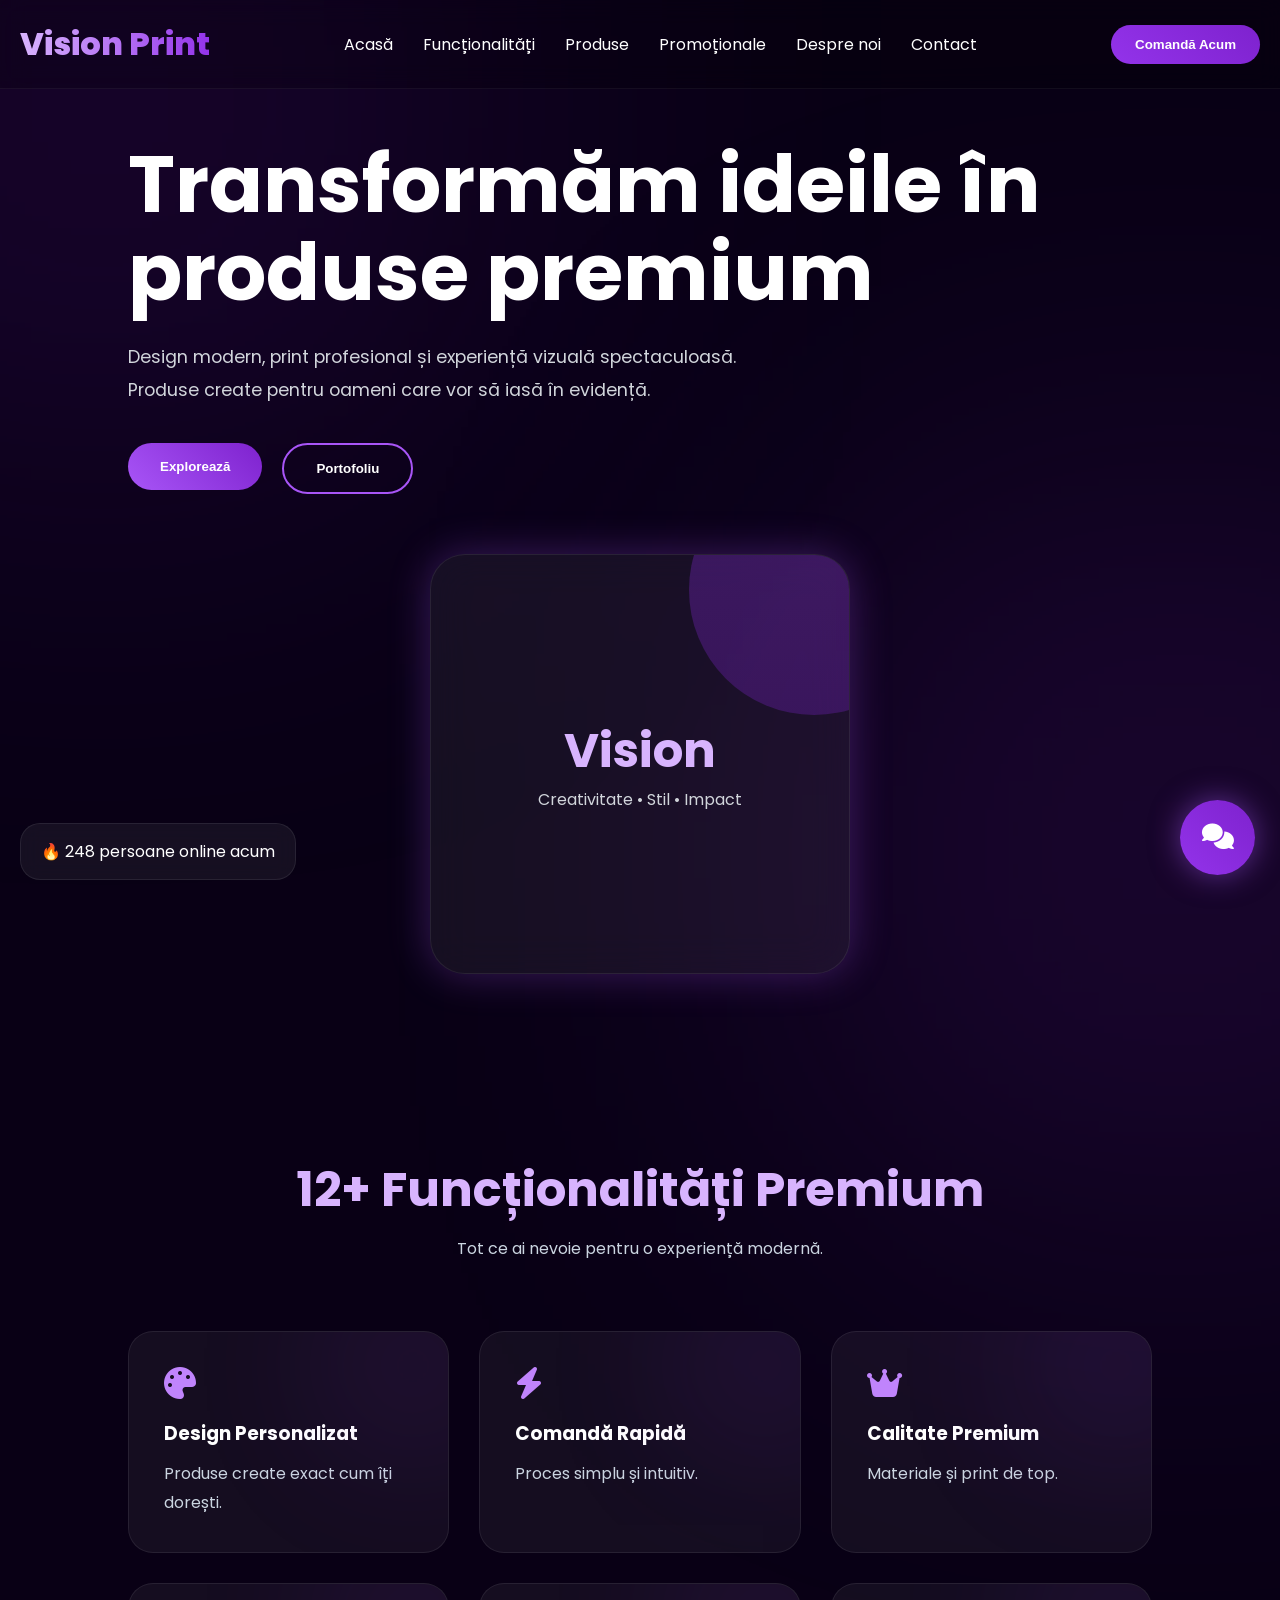
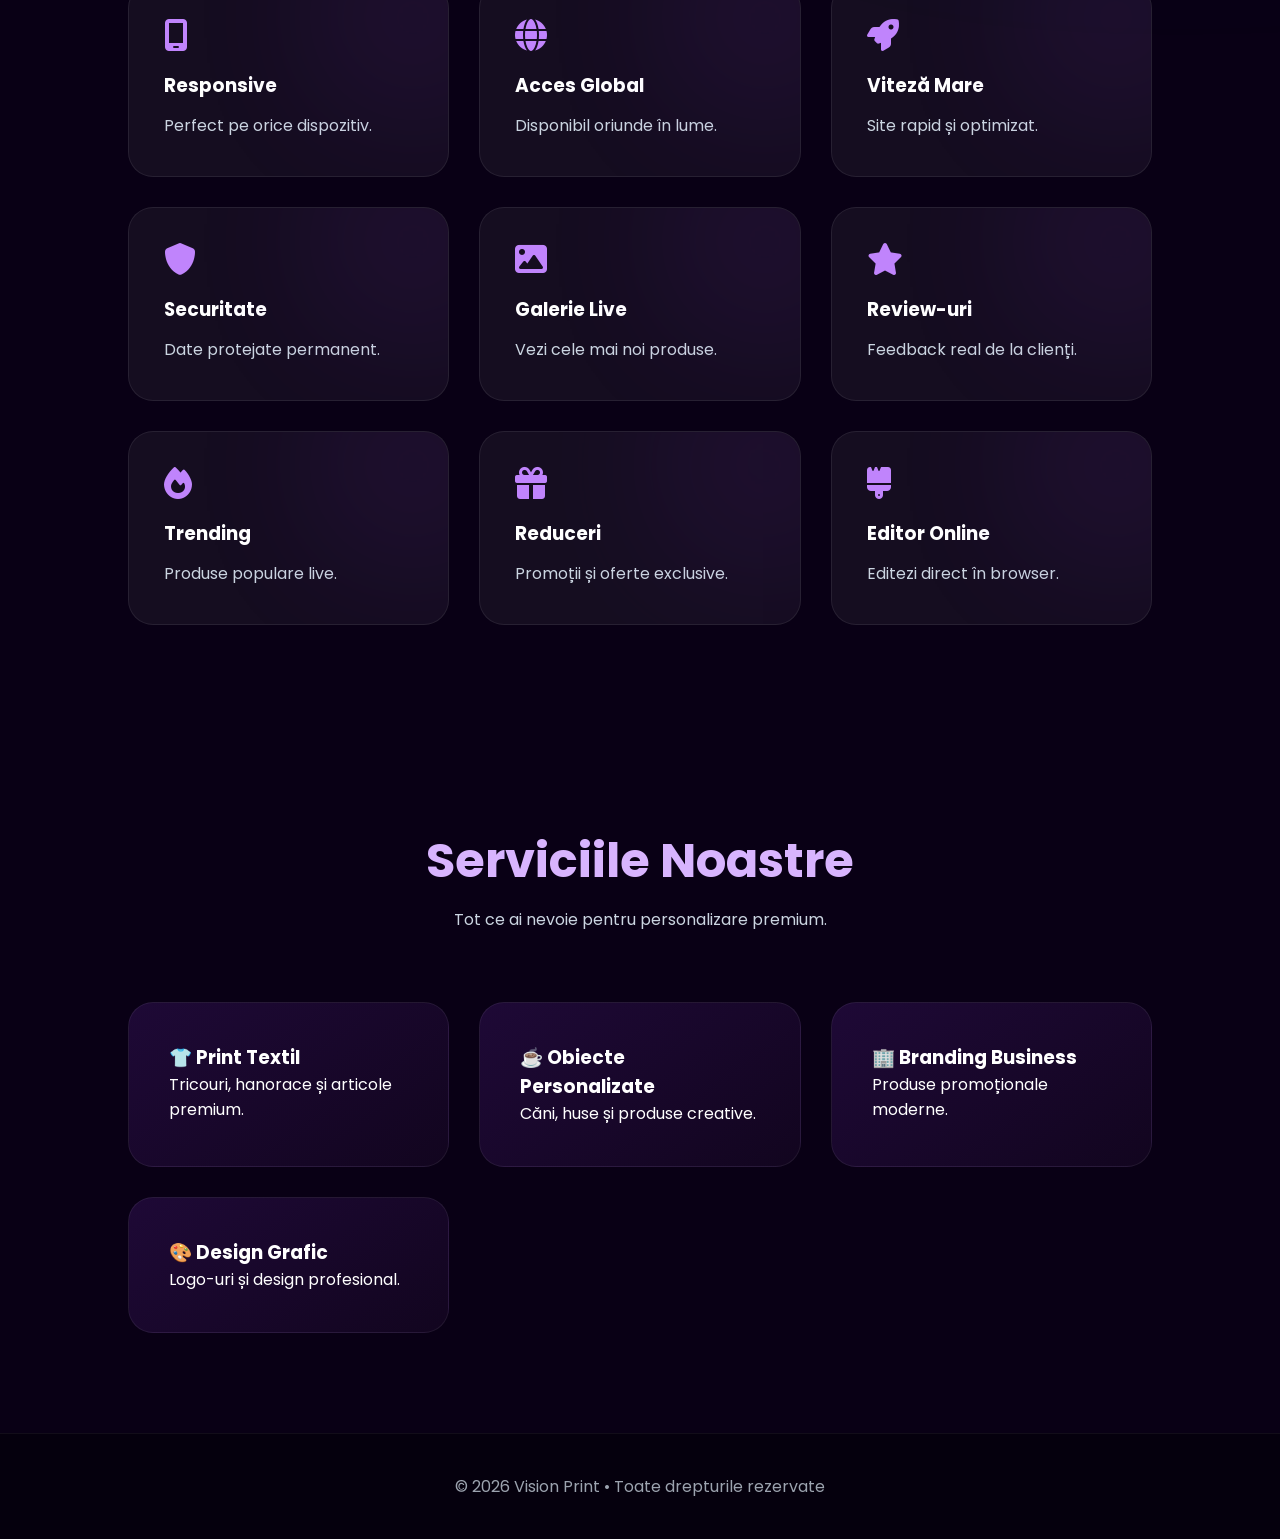
==== index.html @ d5c32a87 "Add files via upload" ====
<!DOCTYPE html>
<html lang="ro">
<head>
<meta charset="UTF-8">
<meta name="viewport" content="width=device-width, initial-scale=1.0">

<title>Vision Print</title>

<link href="https://fonts.googleapis.com/css2?family=Poppins:wght@300;400;500;600;700;800&display=swap" rel="stylesheet">

<link rel="stylesheet" href="https://cdnjs.cloudflare.com/ajax/libs/font-awesome/6.5.1/css/all.min.css">

<style>

*{
    margin:0;
    padding:0;
    box-sizing:border-box;
    scroll-behavior:smooth;
}

body{
    font-family:'Poppins',sans-serif;
    background:#090015;
    color:white;
    overflow-x:hidden;
}

/* BACKGROUND */

body::before{
    content:'';
    position:fixed;
    width:600px;
    height:600px;
    background:#7e22ce;
    filter:blur(220px);
    top:-200px;
    left:-200px;
    opacity:.2;
    z-index:-1;
}

body::after{
    content:'';
    position:fixed;
    width:600px;
    height:600px;
    background:#9333ea;
    filter:blur(220px);
    bottom:-250px;
    right:-200px;
    opacity:.2;
    z-index:-1;
}

/* SCROLLBAR */

::-webkit-scrollbar{
    width:10px;
}

::-webkit-scrollbar-thumb{
    background:linear-gradient(#9333ea,#7e22ce);
    border-radius:20px;
}

/* NAVBAR */

header{
    position:fixed;
    top:0;
    width:100%;
    z-index:1000;
    background:rgba(0,0,0,.2);
    backdrop-filter:blur(12px);
    border-bottom:1px solid rgba(255,255,255,.05);
}

.navbar{
    max-width:1400px;
    margin:auto;
    padding:20px;
    display:flex;
    justify-content:space-between;
    align-items:center;
}

.logo{
    font-size:2rem;
    font-weight:800;
    background:linear-gradient(to right,#d8b4fe,#9333ea);
    -webkit-background-clip:text;
    -webkit-text-fill-color:transparent;
    background-clip: text;
}

.nav-links{
    display:flex;
    list-style:none;
    gap:30px;
}

.nav-links a{
    color:white;
    text-decoration:none;
    position:relative;
    transition:.3s;
}

.nav-links a::after{
    content:'';
    position:absolute;
    width:0%;
    height:2px;
    background:#c084fc;
    left:0;
    bottom:-6px;
    transition:.3s;
}

.nav-links a:hover::after{
    width:100%;
}

.nav-btn{
    padding:12px 24px;
    border:none;
    border-radius:40px;
    background:linear-gradient(45deg,#9333ea,#7e22ce);
    color:white;
    cursor:pointer;
    transition:.4s;
    font-weight:600;
}

.nav-btn:hover{
    transform:translateY(-4px);
}

/* HERO */

.hero{
    min-height:100vh;
    display:flex;
    align-items:center;
    justify-content:space-between;
    gap:60px;
    padding:140px 10% 80px;
    flex-wrap:wrap;
}

.hero-left{
    flex:1;
}

.hero-left h1{
    font-size:5rem;
    line-height:1.1;
    margin-bottom:25px;
}

.hero-left p{
    color:#d1d5db;
    font-size:1.1rem;
    line-height:1.9;
    margin-bottom:35px;
    max-width:650px;
}

.hero-buttons{
    display:flex;
    gap:20px;
    flex-wrap:wrap;
}

.primary-btn,
.secondary-btn{
    padding:16px 32px;
    border:none;
    border-radius:40px;
    cursor:pointer;
    font-weight:600;
    transition:.4s;
}

.primary-btn{
    background:linear-gradient(45deg,#a855f7,#7e22ce);
    color:white;
}

.secondary-btn{
    background:transparent;
    border:2px solid #a855f7;
    color:white;
}

.primary-btn:hover,
.secondary-btn:hover{
    transform:translateY(-5px);
}

/* HERO CARD */

.hero-right{
    flex:1;
    display:flex;
    justify-content:center;
}

.glass-card{
    width:420px;
    height:420px;
    background:rgba(255,255,255,.06);
    border-radius:35px;
    border:1px solid rgba(255,255,255,.08);
    backdrop-filter:blur(20px);
    display:flex;
    justify-content:center;
    align-items:center;
    flex-direction:column;
    position:relative;
    overflow:hidden;
    animation:float 4s ease-in-out infinite;
    box-shadow:0 0 40px rgba(168,85,247,.3);
}

.glass-card::before{
    content:'';
    position:absolute;
    width:250px;
    height:250px;
    background:linear-gradient(#9333ea,#7e22ce);
    border-radius:50%;
    top:-90px;
    right:-90px;
    opacity:.3;
}

.glass-card h2{
    font-size:3rem;
    color:#d8b4fe;
    z-index:2;
}

.glass-card p{
    z-index:2;
    color:#d1d5db;
}

@keyframes float{
    0%{transform:translateY(0);}
    50%{transform:translateY(-15px);}
    100%{transform:translateY(0);}
}

/* SECTION */

section{
    padding:100px 10%;
}

.section-title{
    text-align:center;
    margin-bottom:70px;
}

.section-title h2{
    font-size:3rem;
    color:#d8b4fe;
    margin-bottom:10px;
}

.section-title p{
    color:#cbd5e1;
}

/* FEATURES */

.feature-grid{
    display:grid;
    grid-template-columns:repeat(auto-fit,minmax(250px,1fr));
    gap:30px;
}

.feature-card{
    background:rgba(255,255,255,.05);
    padding:35px;
    border-radius:25px;
    border:1px solid rgba(255,255,255,.08);
    transition:.4s;
    position:relative;
    overflow:hidden;
}

.feature-card::before{
    content:'';
    position:absolute;
    width:150px;
    height:150px;
    background:linear-gradient(#9333ea,#7e22ce);
    filter:blur(80px);
    top:-40px;
    right:-40px;
    opacity:.15;
}

.feature-card:hover{
    transform:translateY(-10px);
    box-shadow:0 0 25px rgba(168,85,247,.4);
}

.feature-card i{
    font-size:2rem;
    color:#c084fc;
    margin-bottom:20px;
}

.feature-card h3{
    margin-bottom:12px;
}

.feature-card p{
    color:#cbd5e1;
    line-height:1.8;
}

/* SERVICES */

.services-container{
    display:grid;
    grid-template-columns:repeat(auto-fit,minmax(260px,1fr));
    gap:30px;
}

.service-box{
    background:linear-gradient(145deg,#1e0936,#12051f);
    padding:40px;
    border-radius:25px;
    transition:.4s;
    border:1px solid rgba(255,255,255,.07);
}

.service-box:hover{
    transform:scale(1.05);
}


/* TESTIMONIALS */

.testimonials{
    display:grid;
    grid-template-columns:repeat(auto-fit,minmax(300px,1fr));
    gap:30px;
}

.testimonial{
    background:rgba(255,255,255,.05);
    border-radius:25px;
    padding:30px;
    border:1px solid rgba(255,255,255,.08);
}

.testimonial img{
    width:70px;
    height:70px;
    border-radius:50%;
    margin-bottom:15px;
}

/* CONTACT */

.contact-form{
    max-width:700px;
    margin:auto;
    display:flex;
    flex-direction:column;
    gap:20px;
}

.contact-form input,
.contact-form textarea{
    padding:18px;
    border:none;
    border-radius:18px;
    background:#140021;
    color:white;
    border:1px solid rgba(255,255,255,.08);
}

.contact-form textarea{
    height:180px;
}

.contact-form button{
    padding:18px;
    border:none;
    border-radius:18px;
    background:linear-gradient(45deg,#9333ea,#7e22ce);
    color:white;
    cursor:pointer;
    font-weight:600;
}

/* FOOTER */

footer{
    padding:40px;
    text-align:center;
    background:#05000d;
    color:#9ca3af;
    border-top:1px solid rgba(255,255,255,.05);
}

/* CHAT */

.chat-btn{
    position:fixed;
    bottom:25px;
    right:25px;
    width:75px;
    height:75px;
    border:none;
    border-radius:50%;
    background:linear-gradient(45deg,#9333ea,#7e22ce);
    color:white;
    font-size:1.6rem;
    cursor:pointer;
    z-index:999;
    box-shadow:0 0 30px rgba(168,85,247,.5);
    animation:pulse 2s infinite;
}

@keyframes pulse{
    0%{transform:scale(1);}
    50%{transform:scale(1.08);}
    100%{transform:scale(1);}
}

.chat-window{
    position:fixed;
    bottom:120px;
    right:25px;
    width:350px;
    background:#140021;
    border-radius:25px;
    overflow:hidden;
    border:1px solid rgba(255,255,255,.08);
    display:none;
    z-index:999;
    animation:show .3s ease;
}

@keyframes show{
    from{
        transform:translateY(20px);
        opacity:0;
    }
    to{
        transform:translateY(0);
        opacity:1;
    }
}

.chat-header{
    background:linear-gradient(45deg,#9333ea,#7e22ce);
    padding:20px;
    font-weight:600;
}

.chat-body{
    padding:20px;
    max-height:300px;
    overflow-y:auto;
}

.message{
    background:rgba(255,255,255,.06);
    padding:12px 15px;
    border-radius:15px;
    margin-bottom:12px;
    line-height:1.6;
}

.chat-input{
    display:flex;
    border-top:1px solid rgba(255,255,255,.05);
}

.chat-input input{
    flex:1;
    padding:15px;
    border:none;
    background:#1b002c;
    color:white;
}

.chat-input button{
    width:70px;
    border:none;
    background:#9333ea;
    color:white;
    cursor:pointer;
}

/* LIVE BADGE */

.live-badge{
    position:fixed;
    left:20px;
    bottom:20px;
    background:rgba(255,255,255,.06);
    padding:15px 20px;
    border-radius:20px;
    border:1px solid rgba(255,255,255,.08);
    backdrop-filter:blur(10px);
    z-index:999;
}

/* RESPONSIVE */

@media(max-width:900px){

    .hero{
        flex-direction:column;
        text-align:center;
    }

    .hero-left h1{
        font-size:3.2rem;
    }

    .hero-buttons{
        justify-content:center;
    }

    .nav-links{
        display:none;
    }

    .glass-card{
        width:320px;
        height:320px;
    }

}

</style>
</head>

<body>

<!-- LIVE BADGE -->

<div class="live-badge">
🔥 248 persoane online acum
</div>

<!-- NAVBAR -->

<header>

<nav class="navbar">

<div class="logo">
Vision Print
</div>

<ul class="nav-links">
<li><a href="#home">Acasă</a></li>
<li><a href="#features">Funcționalități</a></li>
<li><a href="produse.html">Produse</a></li>
<li><a href="promotionale.html">Promoționale</a></li>
<li><a href="desprenoi.html">Despre noi</a></li>
<li><a href="contact.html">Contact</a></li>
</ul>

<button class="nav-btn">
Comandă Acum
</button>

</nav>

</header>

<!-- HERO -->

<section class="hero" id="home">

<div class="hero-left">

<h1>
Transformăm ideile în produse premium
</h1>

<p>
Design modern, print profesional și experiență vizuală spectaculoasă.
Produse create pentru oameni care vor să iasă în evidență.
</p>

<div class="hero-buttons">

<a href="explore.html">
  <button class="primary-btn">
    Explorează
  </button>
</a>

<a href="portofolio.html">
<button class="secondary-btn">
Portofoliu
</button>
</a>

</div>

</div>

<div class="hero-right">

<div class="glass-card">

<h2>Vision</h2>

<p>Creativitate • Stil • Impact</p>

</div>

</div>

</section>

<!-- FEATURES -->

<section id="features">

<div class="section-title">

<h2>12+ Funcționalități Premium</h2>

<p>
Tot ce ai nevoie pentru o experiență modernă.
</p>

</div>

<div class="feature-grid">

<div class="feature-card">
<i class="fas fa-palette"></i>
<h3>Design Personalizat</h3>
<p>Produse create exact cum îți dorești.</p>
</div>

<div class="feature-card">
<i class="fas fa-bolt"></i>
<h3>Comandă Rapidă</h3>
<p>Proces simplu și intuitiv.</p>
</div>

<div class="feature-card">
<i class="fas fa-crown"></i>
<h3>Calitate Premium</h3>
<p>Materiale și print de top.</p>
</div>

<div class="feature-card">
<i class="fas fa-mobile-screen"></i>
<h3>Responsive</h3>
<p>Perfect pe orice dispozitiv.</p>
</div>

<div class="feature-card">
<i class="fas fa-globe"></i>
<h3>Acces Global</h3>
<p>Disponibil oriunde în lume.</p>
</div>

<div class="feature-card">
<i class="fas fa-rocket"></i>
<h3>Viteză Mare</h3>
<p>Site rapid și optimizat.</p>
</div>

<div class="feature-card">
<i class="fas fa-shield"></i>
<h3>Securitate</h3>
<p>Date protejate permanent.</p>
</div>

<div class="feature-card">
<i class="fas fa-image"></i>
<h3>Galerie Live</h3>
<p>Vezi cele mai noi produse.</p>
</div>

<div class="feature-card">
<i class="fas fa-star"></i>
<h3>Review-uri</h3>
<p>Feedback real de la clienți.</p>
</div>

<div class="feature-card">
<i class="fas fa-fire"></i>
<h3>Trending</h3>
<p>Produse populare live.</p>
</div>

<div class="feature-card">
<i class="fas fa-gift"></i>
<h3>Reduceri</h3>
<p>Promoții și oferte exclusive.</p>
</div>

<div class="feature-card">
<i class="fas fa-brush"></i>
<h3>Editor Online</h3>
<p>Editezi direct în browser.</p>
</div>


</div>

</section>

<!-- SERVICES -->

<section id="services">

<div class="section-title">

<h2>Serviciile Noastre</h2>

<p>
Tot ce ai nevoie pentru personalizare premium.
</p>

</div>

<div class="services-container">

<div class="service-box">
<h3>👕 Print Textil</h3>
<p>Tricouri, hanorace și articole premium.</p>
</div>

<div class="service-box">
<h3>☕ Obiecte Personalizate</h3>
<p>Căni, huse și produse creative.</p>
</div>

<div class="service-box">
<h3>🏢 Branding Business</h3>
<p>Produse promoționale moderne.</p>
</div>

<div class="service-box">
<h3>🎨 Design Grafic</h3>
<p>Logo-uri și design profesional.</p>
</div>

</div>

</section>



<!-- FOOTER -->

<footer>

<p>
© 2026 Vision Print • Toate drepturile rezervate
</p>

</footer>

<!-- CHAT -->

<button class="chat-btn" onclick="toggleChat()">
<i class="fas fa-comments"></i>
</button>

<div class="chat-window" id="chatWindow">

<div class="chat-header">
Vision Assistant ✨
</div>

<div class="chat-body" id="chatBody">

<div class="message">
Salut 👋 Cu ce te pot ajuta astăzi?
</div>

</div>

<div class="chat-input">

<input type="text" id="userInput" placeholder="Scrie un mesaj...">

<button onclick="sendMessage()">
<i class="fas fa-paper-plane"></i>
</button>

</div>

</div>

<script>

function toggleChat(){

    const chat = document.getElementById("chatWindow");

    if(chat.style.display === "block"){
        chat.style.display = "none";
    }

    else{
        chat.style.display = "block";
    }

}

function sendMessage(){

    const input = document.getElementById("userInput");
    const body = document.getElementById("chatBody");

    if(input.value.trim() === "") return;

    const userMessage = document.createElement("div");
    userMessage.classList.add("message");
    userMessage.innerHTML = "🧑 " + input.value;

    body.appendChild(userMessage);

    const text = input.value.toLowerCase();

    let response = "✨ Mulțumim pentru mesaj!";

    if(text.includes("pret")){
        response = "💸 Prețurile diferă în funcție de produs și design.";
    }

    else if(text.includes("livrare")){
        response = "🚚 Livrarea durează între 24 și 72 de ore.";
    }

    else if(text.includes("program")){
        response = "🕒 Suntem disponibili 24/7 online.";
    }

    else if(text.includes("design")){
        response = "🎨 Echipa noastră creează design-uri moderne și premium.";
    }

    setTimeout(()=>{

        const botMessage = document.createElement("div");
        botMessage.classList.add("message");
        botMessage.innerHTML = response;

        body.appendChild(botMessage);

        body.scrollTop = body.scrollHeight;

    },700);

    input.value = "";

}

</script>

</body>
</html>
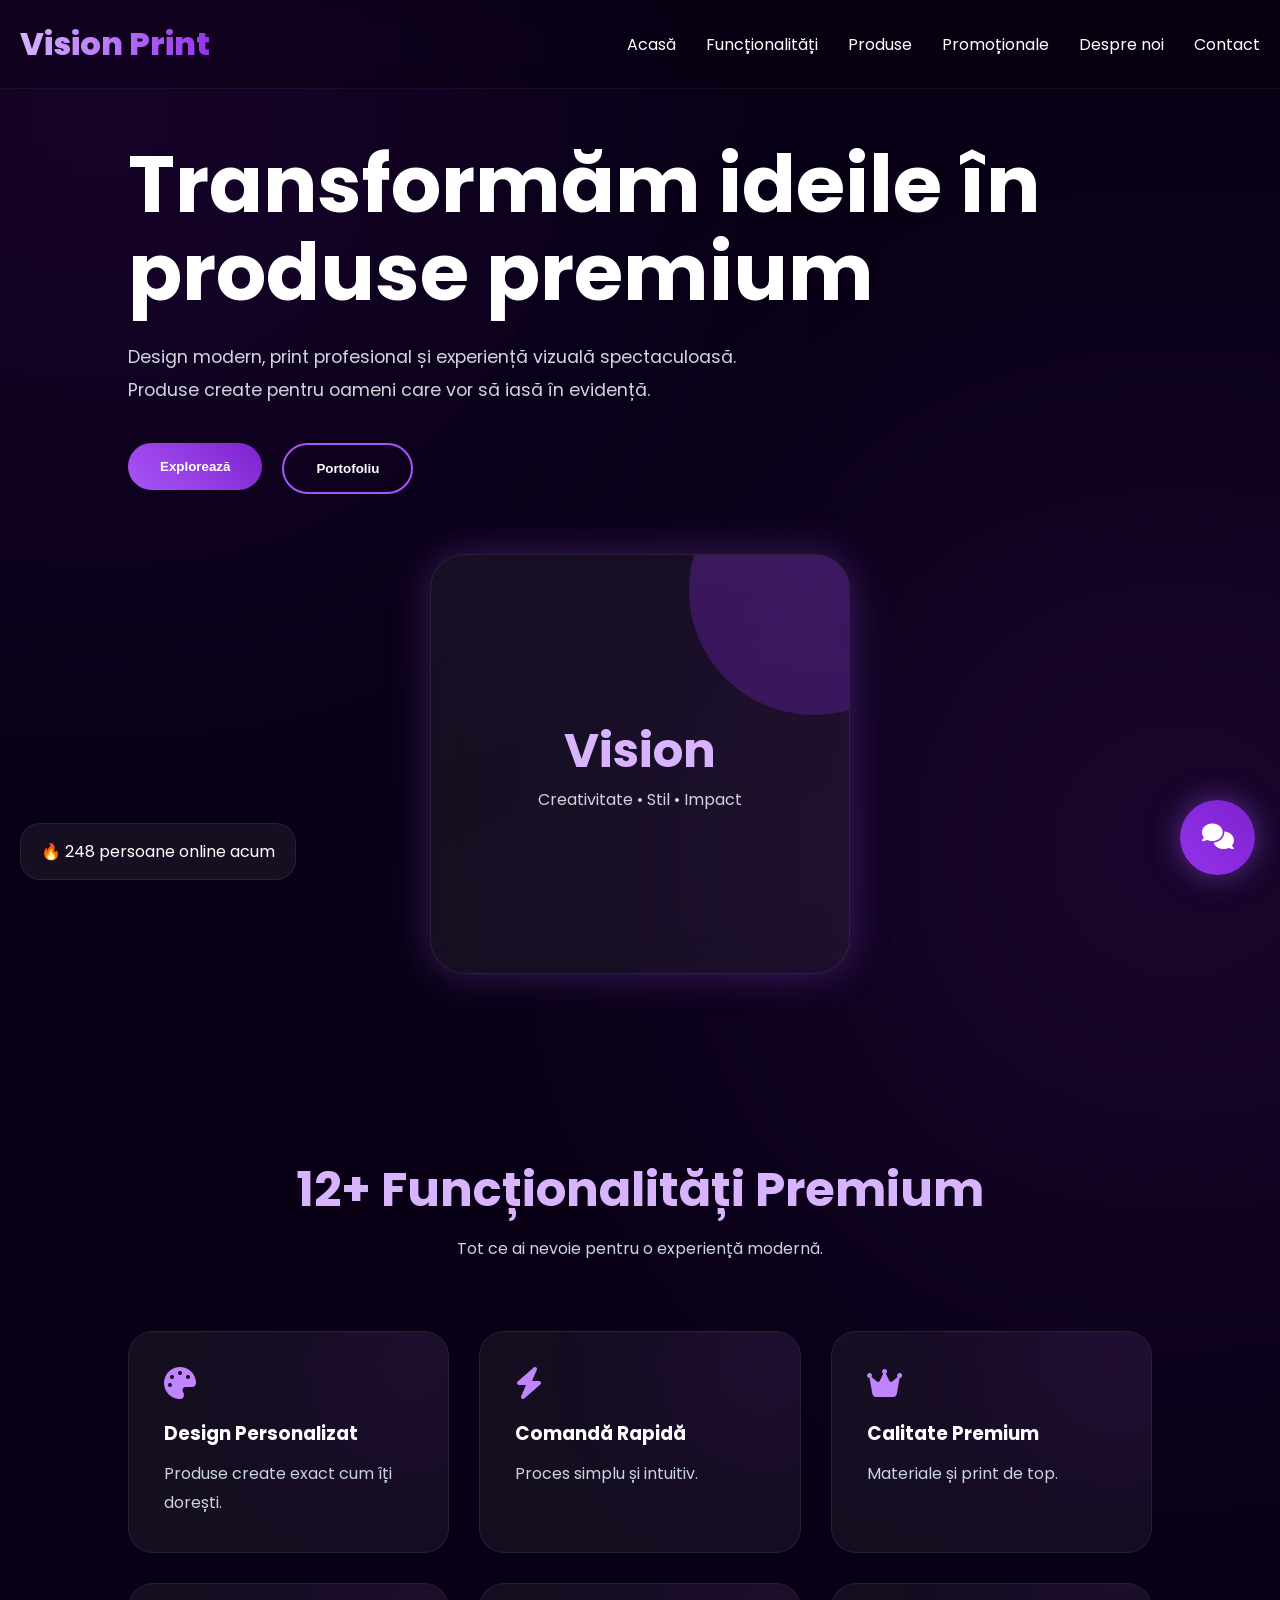
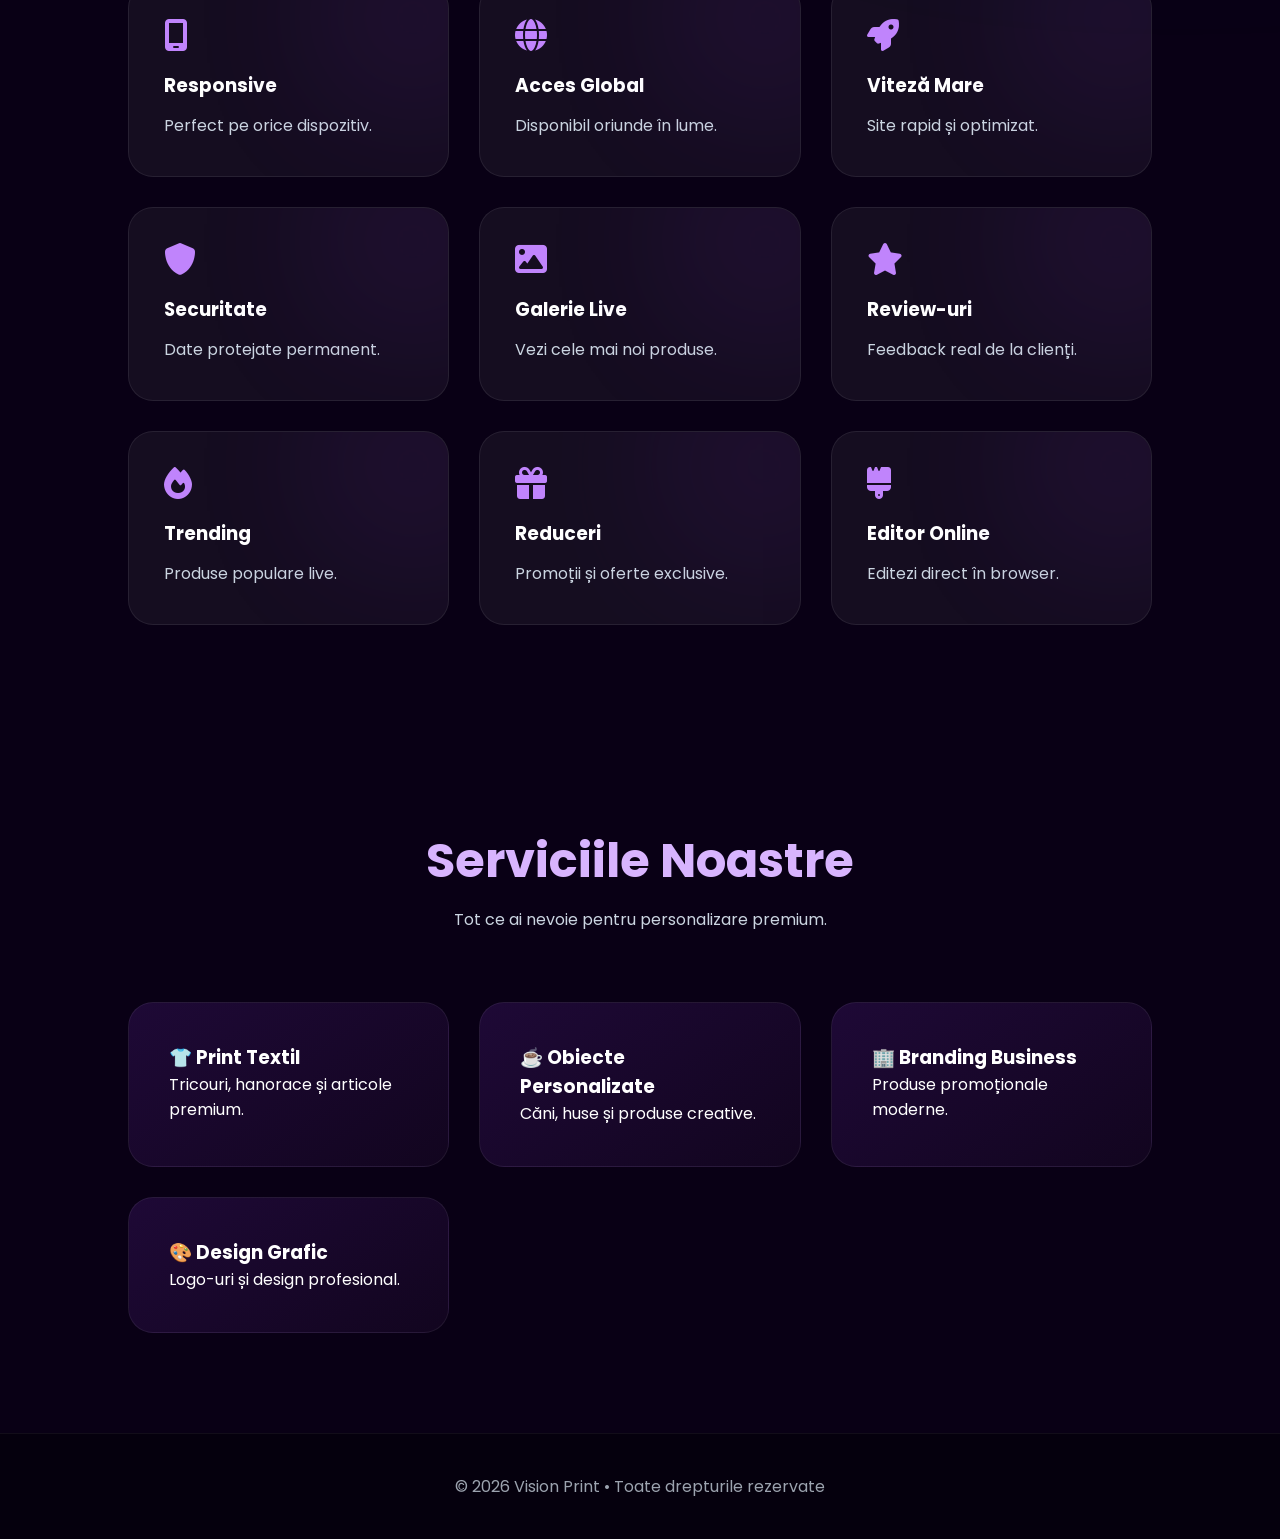
==== commit 12a395e2: "Update index.html" ====
--- a/index.html
+++ b/index.html
@@ -575,9 +575,7 @@
 <li><a href="contact.html">Contact</a></li>
 </ul>
 
-<button class="nav-btn">
-Comandă Acum
-</button>
+
 
 </nav>
 
@@ -875,4 +873,4 @@
 </script>
 
 </body>
-</html>+</html>
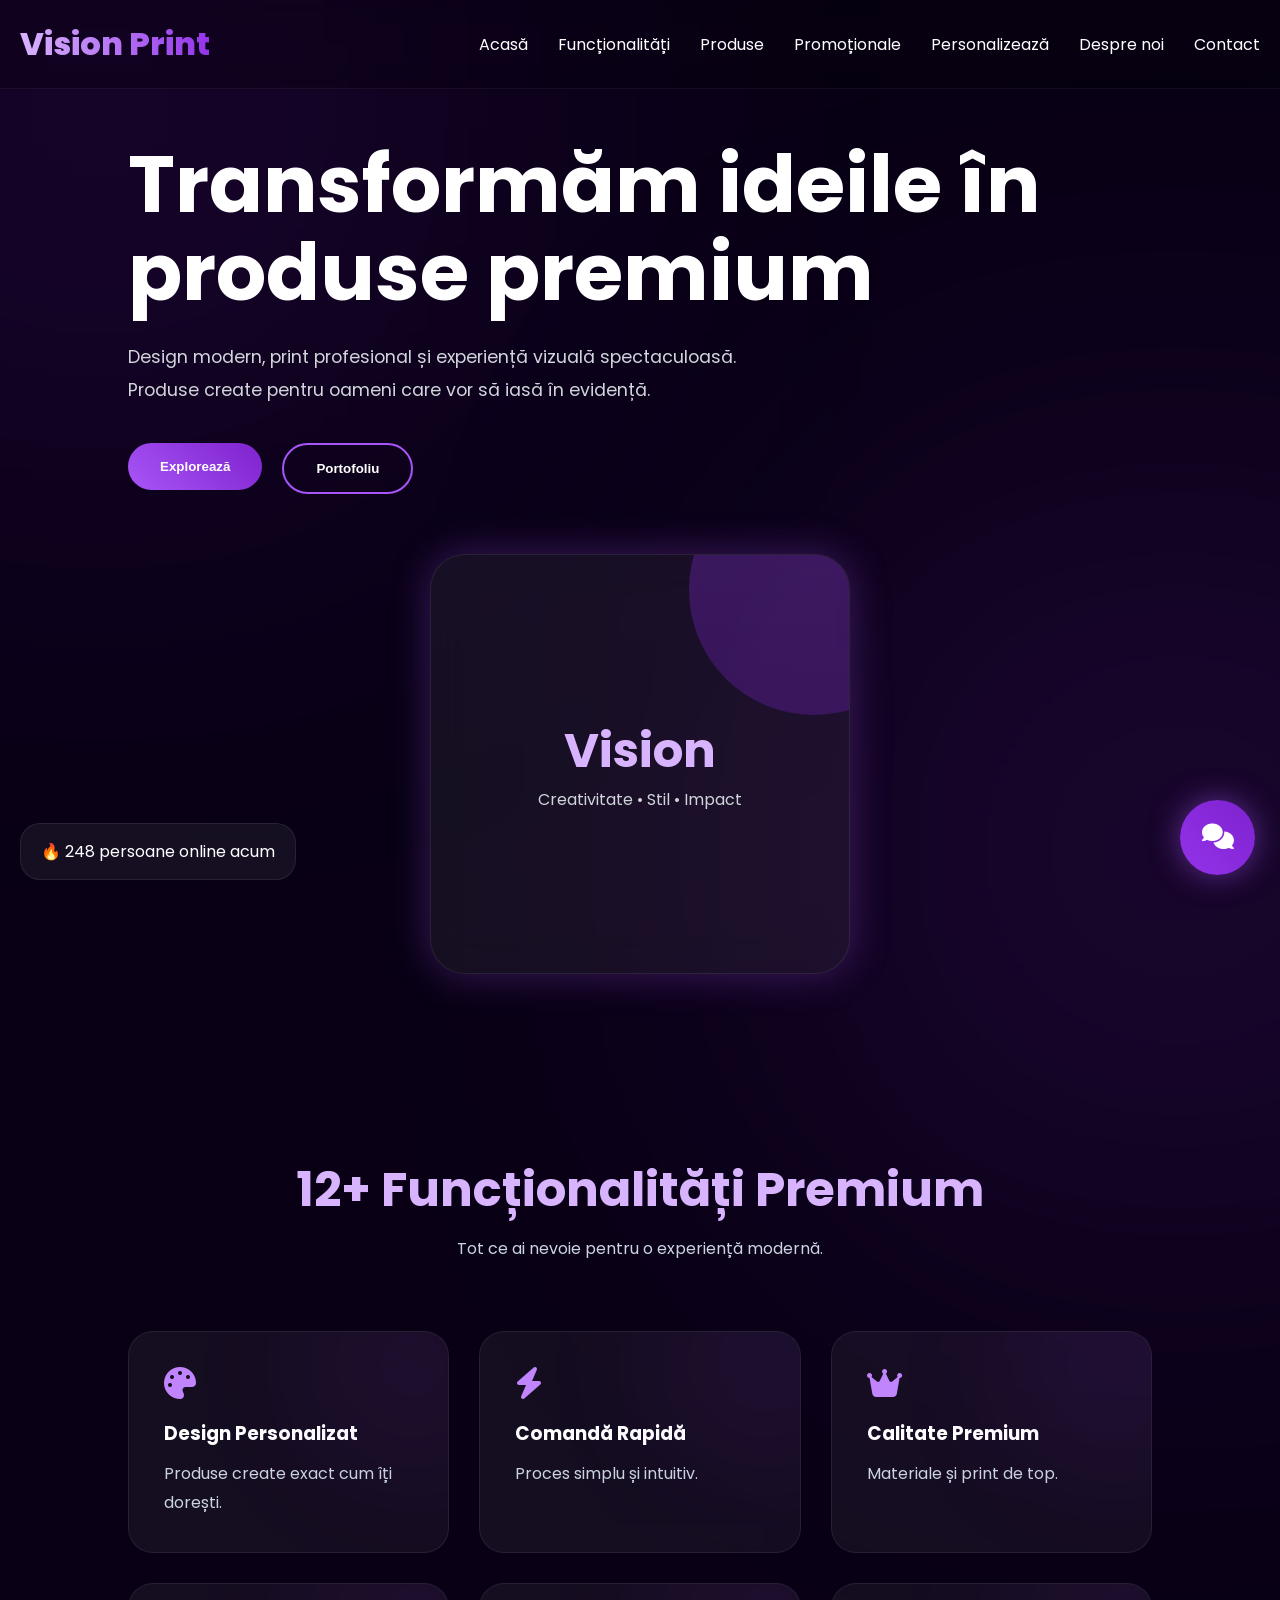
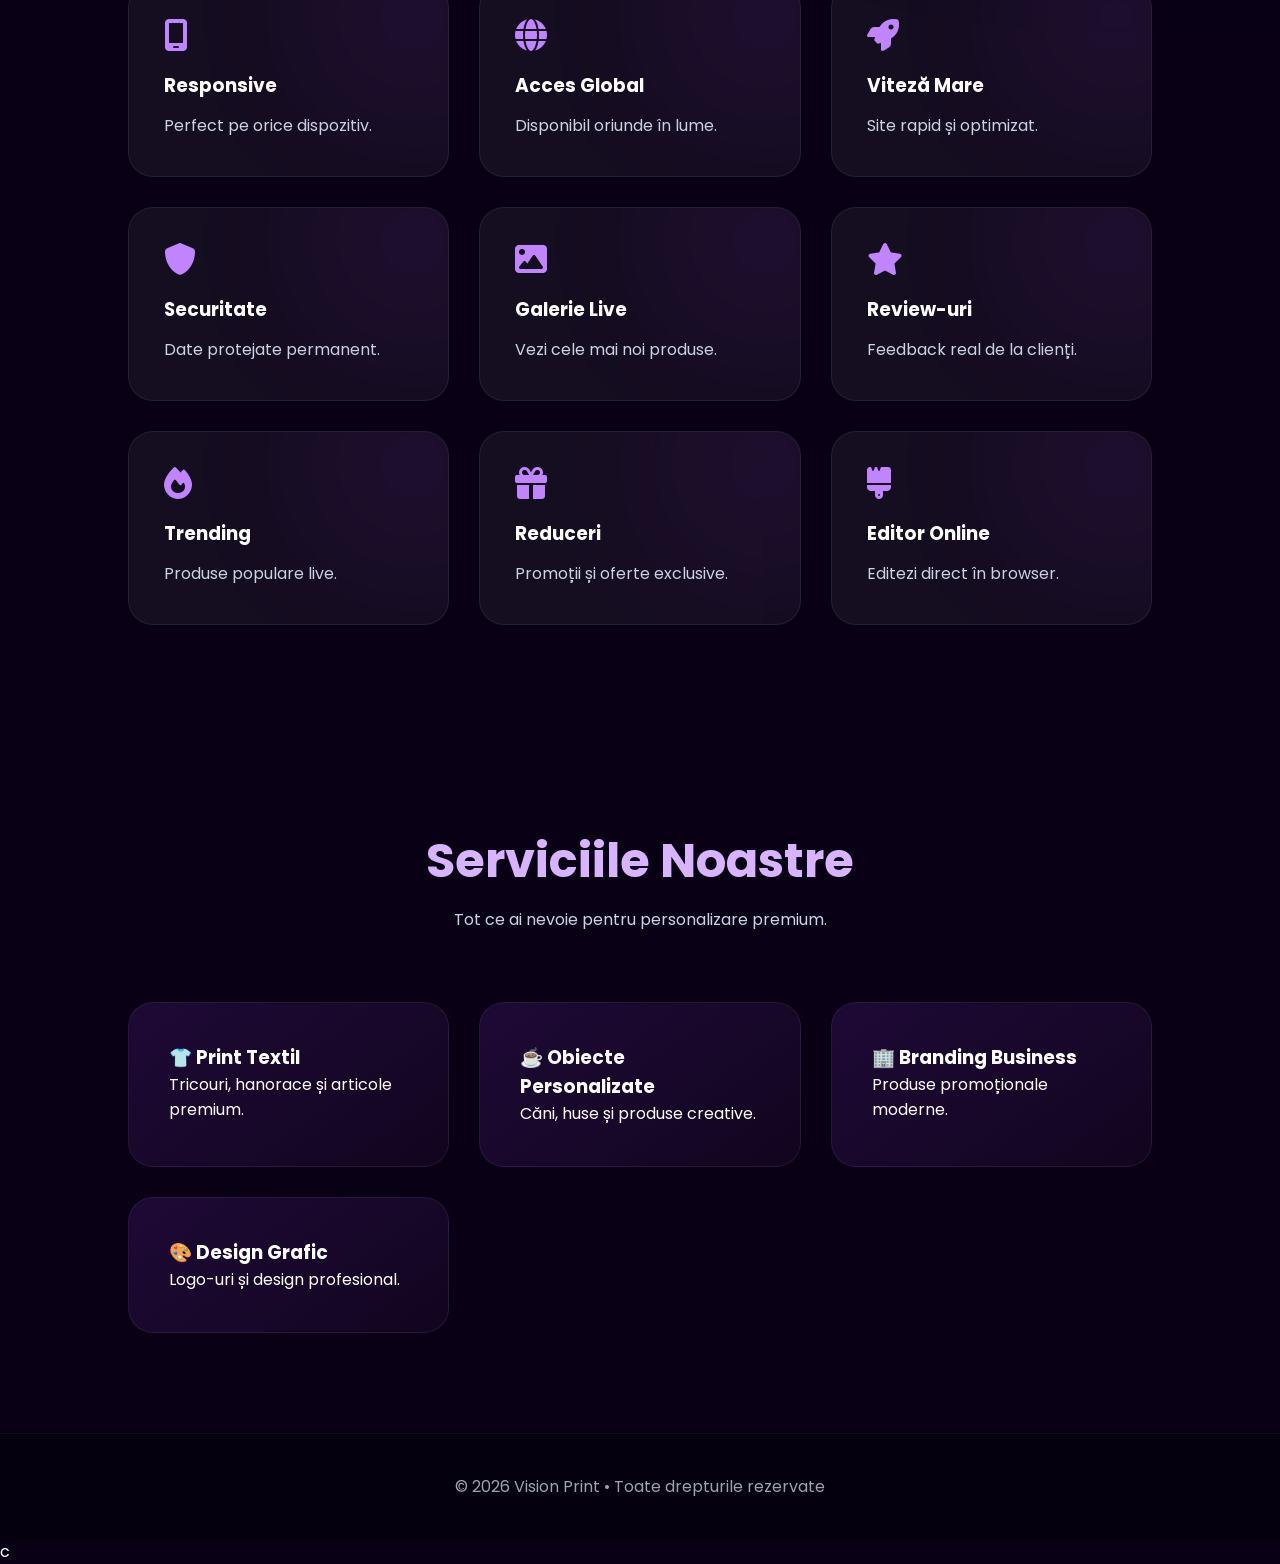
==== commit f7e08658: "Update index.html" ====
--- a/index.html
+++ b/index.html
@@ -571,6 +571,7 @@
 <li><a href="#features">Funcționalități</a></li>
 <li><a href="produse.html">Produse</a></li>
 <li><a href="promotionale.html">Promoționale</a></li>
+<li><a href="custom.html">Personalizează</a></li>
 <li><a href="desprenoi.html">Despre noi</a></li>
 <li><a href="contact.html">Contact</a></li>
 </ul>
@@ -804,73 +805,7 @@
 </div>
 
 </div>
-
-<script>
-
-function toggleChat(){
-
-    const chat = document.getElementById("chatWindow");
-
-    if(chat.style.display === "block"){
-        chat.style.display = "none";
-    }
-
-    else{
-        chat.style.display = "block";
-    }
-
-}
-
-function sendMessage(){
-
-    const input = document.getElementById("userInput");
-    const body = document.getElementById("chatBody");
-
-    if(input.value.trim() === "") return;
-
-    const userMessage = document.createElement("div");
-    userMessage.classList.add("message");
-    userMessage.innerHTML = "🧑 " + input.value;
-
-    body.appendChild(userMessage);
-
-    const text = input.value.toLowerCase();
-
-    let response = "✨ Mulțumim pentru mesaj!";
-
-    if(text.includes("pret")){
-        response = "💸 Prețurile diferă în funcție de produs și design.";
-    }
-
-    else if(text.includes("livrare")){
-        response = "🚚 Livrarea durează între 24 și 72 de ore.";
-    }
-
-    else if(text.includes("program")){
-        response = "🕒 Suntem disponibili 24/7 online.";
-    }
-
-    else if(text.includes("design")){
-        response = "🎨 Echipa noastră creează design-uri moderne și premium.";
-    }
-
-    setTimeout(()=>{
-
-        const botMessage = document.createElement("div");
-        botMessage.classList.add("message");
-        botMessage.innerHTML = response;
-
-        body.appendChild(botMessage);
-
-        body.scrollTop = body.scrollHeight;
-
-    },700);
-
-    input.value = "";
-
-}
-
-</script>
+c
 
 </body>
 </html>
